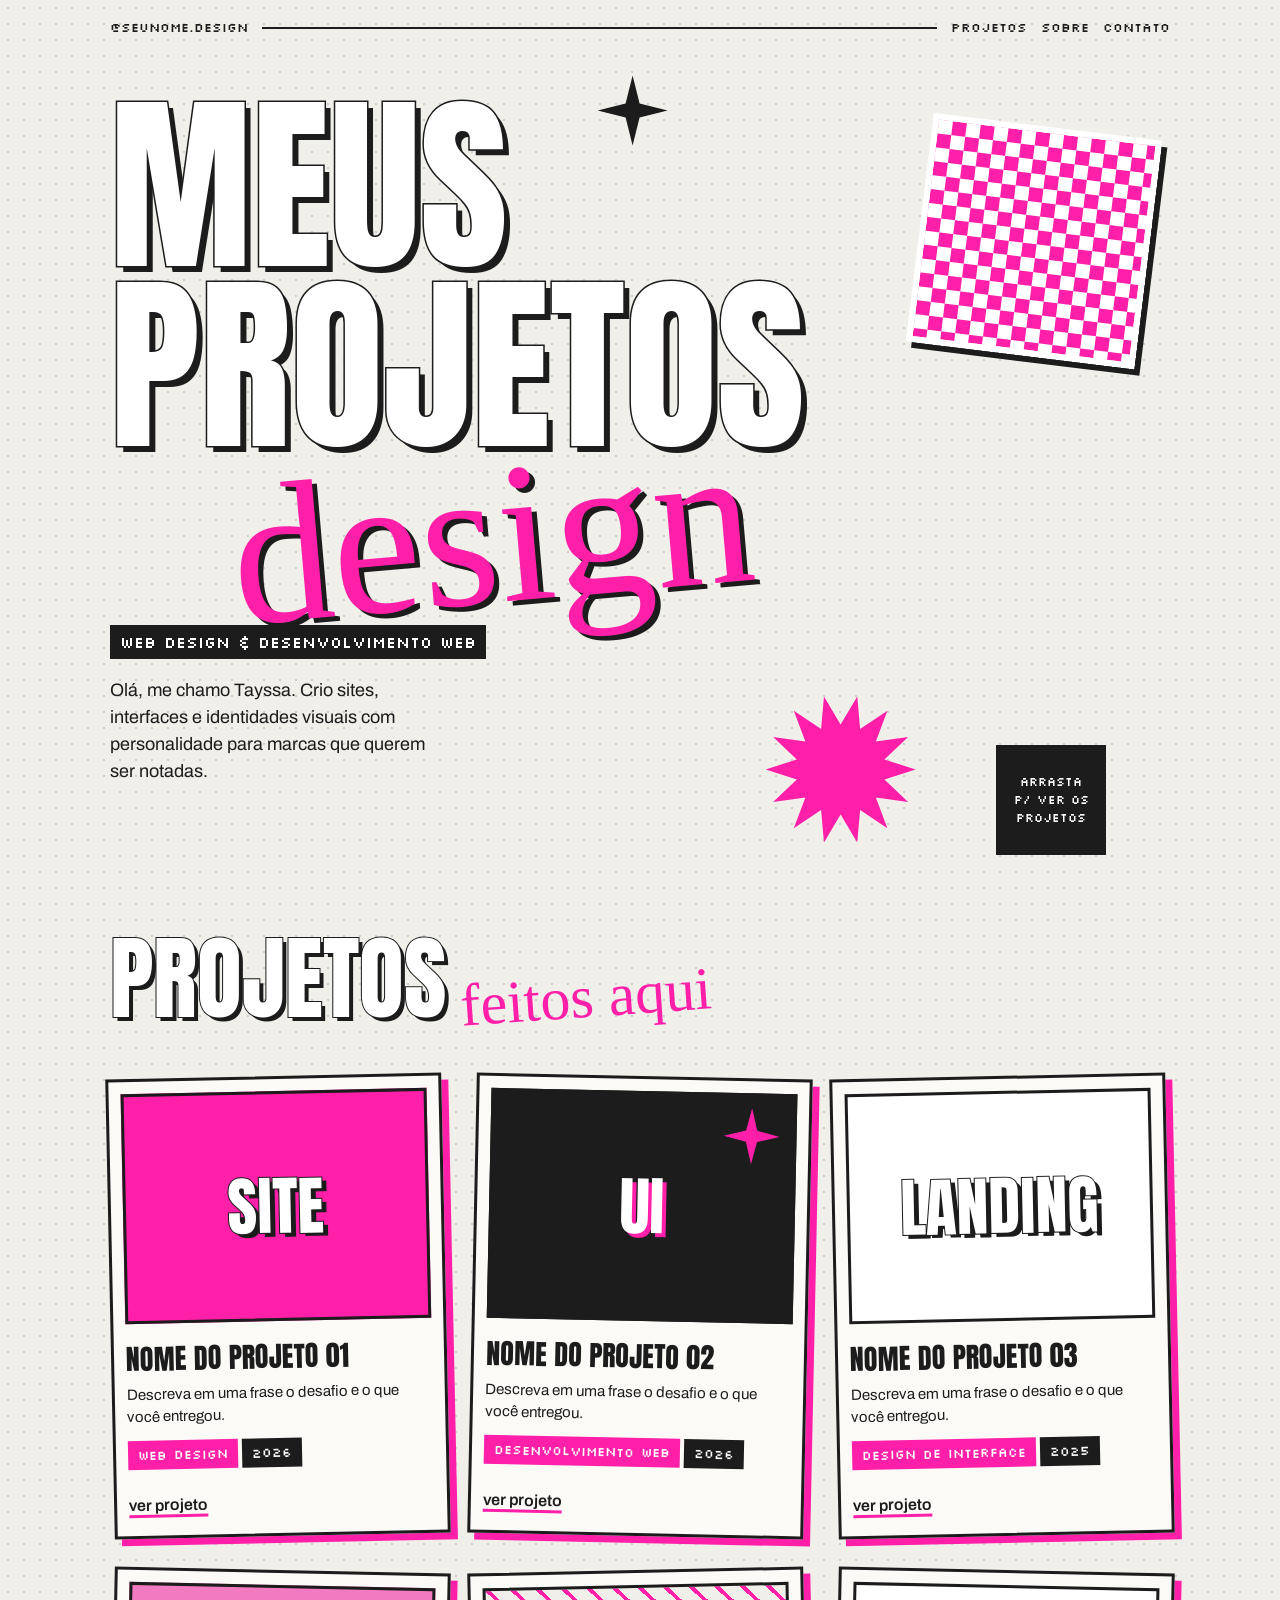
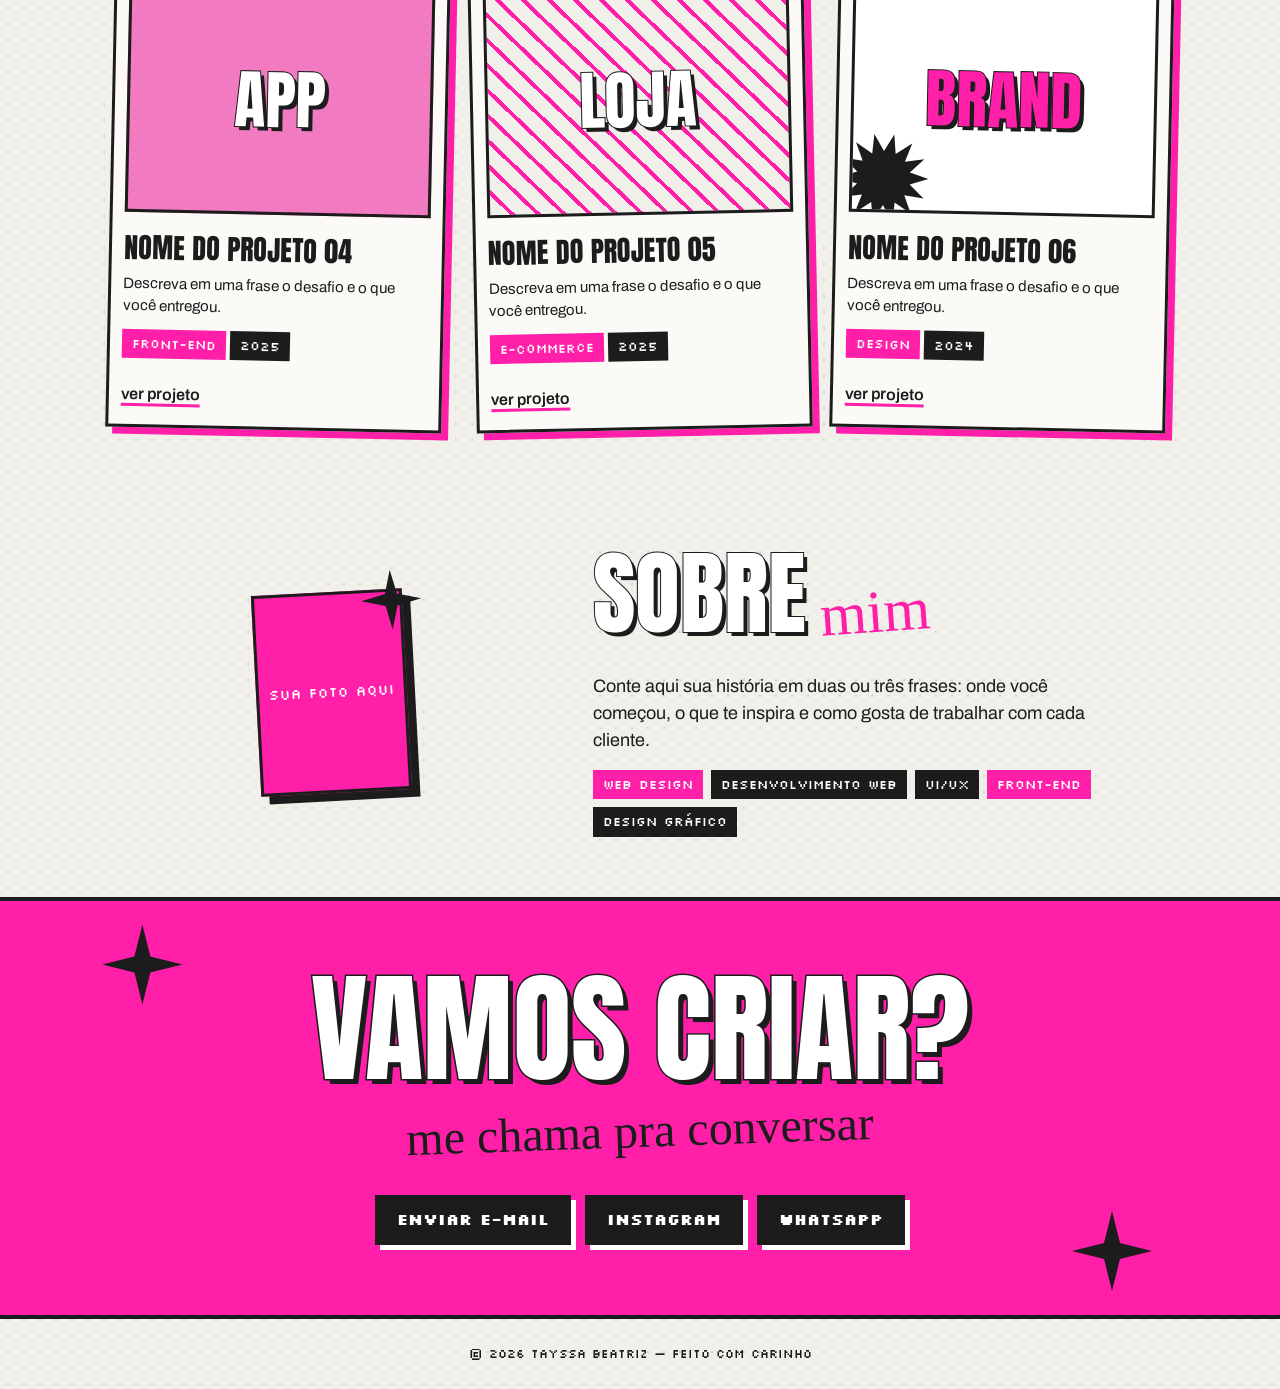
==== index.html @ 962f607c "Inicializa a página Nativa Traduções" ====
<!DOCTYPE html>
<html lang="pt-BR">
<head>
<meta charset="utf-8">
<meta name="viewport" content="width=device-width, initial-scale=1, viewport-fit=cover">
<title>Portfólio — Seu Nome</title>
<link href="https://fonts.googleapis.com/css2?family=Anton&family=Permanent+Marker&family=Silkscreen:wght@400;700&family=Archivo:wght@400;600&display=swap" rel="stylesheet">
<style>
:root{--pink:#ff1fa9;--pink2:#f27ac0;--paper:#f1efea;--ink:#1c1c1c;--dot:rgba(0,0,0,.14);--card:#fbfaf7;
box-sizing:border-box;padding-top:env(safe-area-inset-top,0px);padding-bottom:env(safe-area-inset-bottom,0px)}
@media (prefers-color-scheme:dark){:root:not([data-theme="light"]){--paper:#171717;--ink:#f1efea;--dot:rgba(255,255,255,.12);--card:#232323}}
:root[data-theme="dark"]{--paper:#171717;--ink:#f1efea;--dot:rgba(255,255,255,.12);--card:#232323}
*{box-sizing:border-box;margin:0}
html{scroll-behavior:smooth;scroll-padding-top:env(safe-area-inset-top,0px)}
body{background:var(--paper) radial-gradient(var(--dot) 1px,transparent 1.5px) 0 0/16px 16px;color:var(--ink);font-family:Archivo,system-ui,sans-serif;line-height:1.5;overflow-x:hidden}
a{color:inherit}
a:focus-visible{outline:3px solid var(--pink);outline-offset:3px}
.wrap{max-width:1100px;margin:0 auto;padding:0 20px}
.tag{font-family:Silkscreen,monospace;font-size:13px;background:#1c1c1c;color:#fff;padding:5px 10px;display:inline-block}
.marker{font-family:'Permanent Marker',cursive;color:var(--pink)}
h1,h2{font-family:Anton,Impact,sans-serif;font-weight:400;line-height:.95;text-transform:uppercase}
.star{position:absolute;background:#1c1c1c;clip-path:polygon(50% 0,60% 40%,100% 50%,60% 60%,50% 100%,40% 60%,0 50%,40% 40%)}
.star.p{background:var(--pink)}
.burst{position:absolute;background:var(--pink)}
.check{background:repeating-conic-gradient(var(--pink) 0 25%,#fff 0 50%) 0 0/28px 28px}
.halftone{background:radial-gradient(#1c1c1c 28%,transparent 30%) 0 0/9px 9px,#fff}
nav{display:flex;justify-content:space-between;align-items:center;padding:18px 0;font-family:Silkscreen,monospace;font-size:13px}
nav span{flex:1;border-top:2px solid var(--ink);margin:0 14px}
nav a{text-decoration:none}
/* hero */
.hero{position:relative;padding:40px 0 90px}
.hero h1{font-size:clamp(64px,16vw,190px);-webkit-text-stroke:3px #1c1c1c;color:#fff;paint-order:stroke fill;text-shadow:6px 6px 0 #1c1c1c}
.hero .marker{display:block;font-size:clamp(70px,17vw,200px);line-height:.8;margin:-.1em 0 0 .6em;transform:rotate(-5deg);text-shadow:5px 5px 0 #1c1c1c}
.hero .tag{margin-top:28px;font-size:16px}
.hero .lead{max-width:34ch;margin-top:18px;font-size:18px}
.polaroid{position:absolute;right:2%;top:70px;width:min(230px,38vw);aspect-ratio:1;transform:rotate(7deg);border:6px solid #fff;box-shadow:6px 6px 0 #1c1c1c;overflow:hidden}
.polaroid.check{border-color:#fff}
.hero .burst{width:150px;height:150px;right:24%;bottom:30px}
.hero .star{width:70px;height:70px;left:46%;top:20px}
.hero .sticker{position:absolute;right:6%;bottom:20px;background:#1c1c1c;color:#fff;font-family:Silkscreen,monospace;font-size:12px;text-align:center;padding:26px 14px;width:110px;height:110px;display:grid;place-items:center}
/* projetos */
section{padding:60px 0}
.head{display:flex;flex-wrap:wrap;align-items:baseline;gap:14px;margin-bottom:34px}
.head h2{font-size:clamp(44px,9vw,92px);-webkit-text-stroke:2px #1c1c1c;color:#fff;paint-order:stroke fill;text-shadow:4px 4px 0 #1c1c1c}
.head .marker{font-size:clamp(34px,6vw,60px);transform:rotate(-4deg)}
.grid{display:grid;grid-template-columns:repeat(auto-fill,minmax(290px,1fr));gap:34px 26px}
.card{background:var(--card);border:3px solid #1c1c1c;box-shadow:7px 7px 0 var(--pink);padding:12px 12px 18px;position:relative;transition:transform .15s}
.card:nth-child(odd){transform:rotate(-1.2deg)}.card:nth-child(even){transform:rotate(1.2deg)}
.card:hover{transform:rotate(0) translateY(-4px)}
.art{aspect-ratio:4/3;border:3px solid #1c1c1c;position:relative;overflow:hidden;display:grid;place-items:center}
.art b{font-family:Anton,sans-serif;font-weight:400;font-size:64px;text-transform:uppercase;color:#fff;-webkit-text-stroke:2px #1c1c1c;paint-order:stroke fill;text-shadow:4px 4px 0 #1c1c1c;position:relative}
.a1{background:var(--pink)}
.a2{background:#1c1c1c}.a2 b{text-shadow:4px 4px 0 var(--pink)}
.a3{background:#fff}
.a4{background:var(--pink2)}
.a5{background:var(--paper) repeating-linear-gradient(45deg,transparent 0 14px,var(--pink) 14px 18px)}
.a6{background:#fff}
.card h3{font-family:Anton,sans-serif;font-weight:400;font-size:28px;text-transform:uppercase;margin:14px 0 4px}
.card p{font-size:15px;margin-bottom:12px}
.card .tag{background:var(--pink);margin-right:4px}
.card .tag.k{background:#1c1c1c}
.card a{font-weight:600;text-decoration-color:var(--pink);text-decoration-thickness:3px;text-underline-offset:4px}
/* sobre */
.about{display:grid;grid-template-columns:1fr 1.3fr;gap:40px;align-items:center}
.photo{aspect-ratio:3/4;max-width:340px;margin:0 auto;position:relative;border:3px solid #1c1c1c;box-shadow:8px 8px 0 #1c1c1c;background:var(--pink);transform:rotate(-3deg);display:grid;place-items:center}
.photo span{font-family:Silkscreen,monospace;color:#fff;font-size:14px;text-align:center;padding:10px}
.photo .star{width:60px;height:60px;right:-22px;top:-22px}
.about p{font-size:18px;margin:16px 0;max-width:52ch}
.skills{display:flex;flex-wrap:wrap;gap:8px}
.skills .tag:nth-child(3n+1){background:var(--pink)}
/* contato */
.contact{background:var(--pink);border-top:4px solid #1c1c1c;border-bottom:4px solid #1c1c1c;text-align:center;position:relative;overflow:hidden;padding:70px 0}
.contact h2{font-size:clamp(46px,11vw,120px);color:#fff;-webkit-text-stroke:3px #1c1c1c;paint-order:stroke fill;text-shadow:5px 5px 0 #1c1c1c}
.contact .marker{color:#1c1c1c;font-size:clamp(28px,5vw,48px);display:block;margin:10px 0 28px;transform:rotate(-2deg)}
.btns{display:flex;flex-wrap:wrap;gap:14px;justify-content:center}
.btn{font-family:Silkscreen,monospace;font-weight:700;font-size:15px;background:#1c1c1c;color:#fff;padding:14px 22px;text-decoration:none;box-shadow:5px 5px 0 #fff}
.btn:hover{background:#fff;color:#1c1c1c;box-shadow:5px 5px 0 #1c1c1c}
.contact .star{width:80px;height:80px}
footer{padding:26px 0;font-family:Silkscreen,monospace;font-size:12px;text-align:center}
@media(max-width:760px){.about{grid-template-columns:1fr}.polaroid{position:relative;top:0;right:auto;margin:30px auto 0}.hero .burst,.hero .sticker{display:none}.hero .star{left:auto;right:10px}}
@media(prefers-reduced-motion:reduce){.card{transition:none}}
</style>
</head>
<body>
<div class="wrap">
  <nav><a href="#top">@seunome.design</a><span></span><a href="#projetos">projetos</a>&nbsp;&nbsp;<a href="#sobre">sobre</a>&nbsp;&nbsp;<a href="#contato">contato</a></nav>

  <header class="hero" id="top">
    <i class="star" aria-hidden="true"></i>
    <i class="burst" aria-hidden="true"></i>
    <h1>Meus<br>projetos</h1>
    <span class="marker">design</span>
    <span class="tag">web design &amp; desenvolvimento web</span>
    <p class="lead">Olá, me chamo Tayssa. Crio sites, interfaces e identidades visuais com personalidade para marcas que querem ser notadas.</p>
    <div class="polaroid check" aria-hidden="true"></div>
    <div class="sticker">arrasta p/ ver os projetos</div>
  </header>

  <section id="projetos">
    <div class="head"><h2>Projetos</h2><span class="marker">feitos aqui</span></div>
    <div class="grid">
      <article class="card"><div class="art a1"><b>Site</b></div><h3>Nome do projeto 01</h3><p>Descreva em uma frase o desafio e o que você entregou.</p><span class="tag">web design</span><span class="tag k">2026</span><br><br><a href="#contato">ver projeto</a></article>
      <article class="card"><div class="art a2"><b>UI</b><i class="star p" style="width:56px;height:56px;right:14px;top:12px"></i></div><h3>Nome do projeto 02</h3><p>Descreva em uma frase o desafio e o que você entregou.</p><span class="tag">desenvolvimento web</span><span class="tag k">2026</span><br><br><a href="#contato">ver projeto</a></article>
      <article class="card"><div class="art a3 halftone"><b>Landing</b></div><h3>Nome do projeto 03</h3><p>Descreva em uma frase o desafio e o que você entregou.</p><span class="tag">design de interface</span><span class="tag k">2025</span><br><br><a href="#contato">ver projeto</a></article>
      <article class="card"><div class="art a4 check" style="background-size:34px 34px"><b>App</b></div><h3>Nome do projeto 04</h3><p>Descreva em uma frase o desafio e o que você entregou.</p><span class="tag">front-end</span><span class="tag k">2025</span><br><br><a href="#contato">ver projeto</a></article>
      <article class="card"><div class="art a5"><b>Loja</b></div><h3>Nome do projeto 05</h3><p>Descreva em uma frase o desafio e o que você entregou.</p><span class="tag">e-commerce</span><span class="tag k">2025</span><br><br><a href="#contato">ver projeto</a></article>
      <article class="card"><div class="art a6"><b style="color:var(--pink)">Brand</b><i class="burst" style="width:90px;height:90px;left:-14px;bottom:-14px;background:#1c1c1c"></i></div><h3>Nome do projeto 06</h3><p>Descreva em uma frase o desafio e o que você entregou.</p><span class="tag">design</span><span class="tag k">2024</span><br><br><a href="#contato">ver projeto</a></article>
    </div>
  </section>

  <section id="sobre">
    <div class="about">
      <div class="photo"><i class="star" aria-hidden="true"></i><span>sua foto aqui</span></div>
      <div>
        <div class="head" style="margin-bottom:0"><h2>Sobre</h2><span class="marker">mim</span></div>
        <p>Conte aqui sua história em duas ou três frases: onde você começou, o que te inspira e como gosta de trabalhar com cada cliente.</p>
        <div class="skills"><span class="tag">web design</span><span class="tag">desenvolvimento web</span><span class="tag">UI/UX</span><span class="tag">front-end</span><span class="tag">design gráfico</span></div>
      </div>
    </div>
  </section>
</div>

<section class="contact" id="contato">
  <i class="star" aria-hidden="true" style="left:8%;top:24px"></i>
  <i class="star" aria-hidden="true" style="right:10%;bottom:24px"></i>
  <div class="wrap">
    <h2>Vamos criar?</h2>
    <span class="marker">me chama pra conversar</span>
    <div class="btns">
      <a class="btn" href="mailto:seuemail@exemplo.com">enviar e-mail</a>
      <a class="btn" href="https://instagram.com/seunome.design">instagram</a>
      <a class="btn" href="https://wa.me/5591000000000">whatsapp</a>
    </div>
  </div>
</section>
<footer>© 2026 Tayssa Beatriz — feito com carinho</footer>

<script>
// formas de explosão (burst) em CSS clip-path
(function(){var n=14,p=[];for(var i=0;i<n*2;i++){var r=i%2?30:50,a=Math.PI*i/n;p.push((50+r*Math.cos(a)).toFixed(1)+'% '+(50+r*Math.sin(a)).toFixed(1)+'%')}
document.querySelectorAll('.burst').forEach(function(e){e.style.clipPath='polygon('+p.join(',')+')'})})();
</script>
</body>
</html>
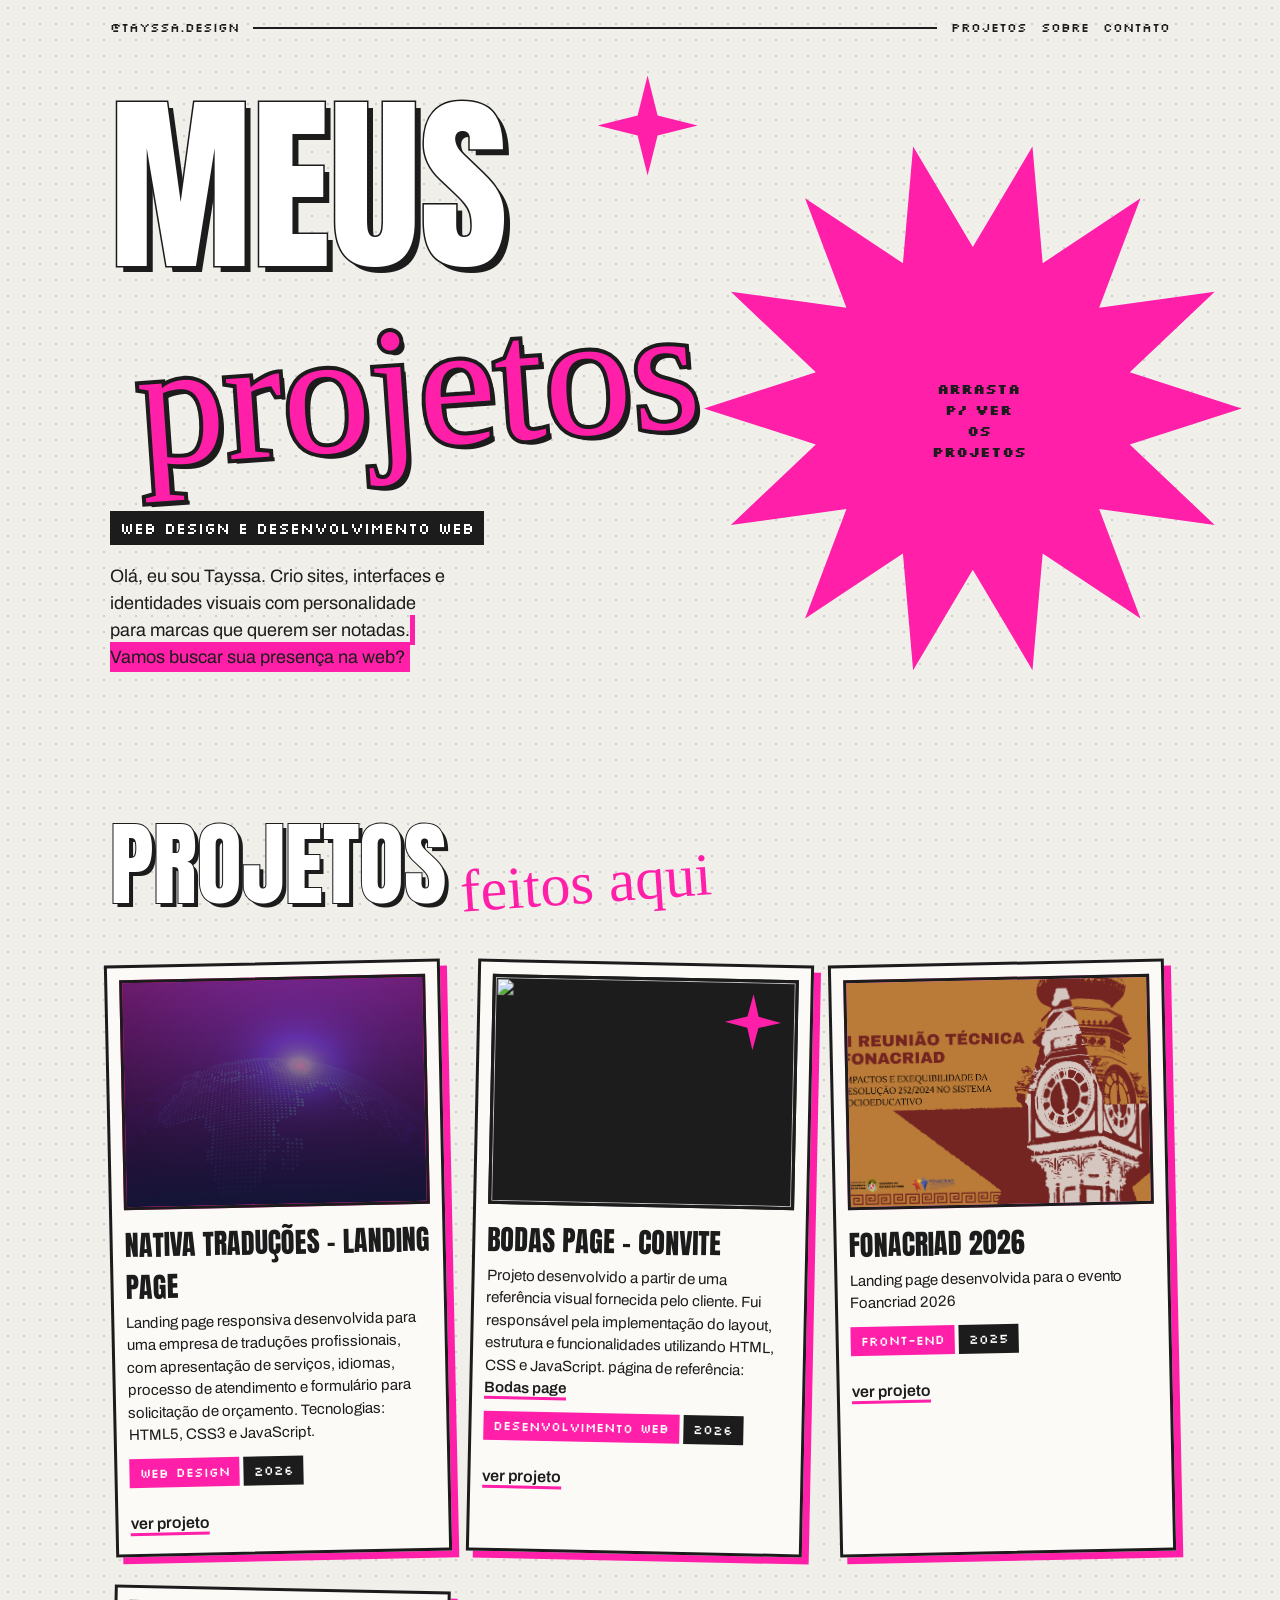
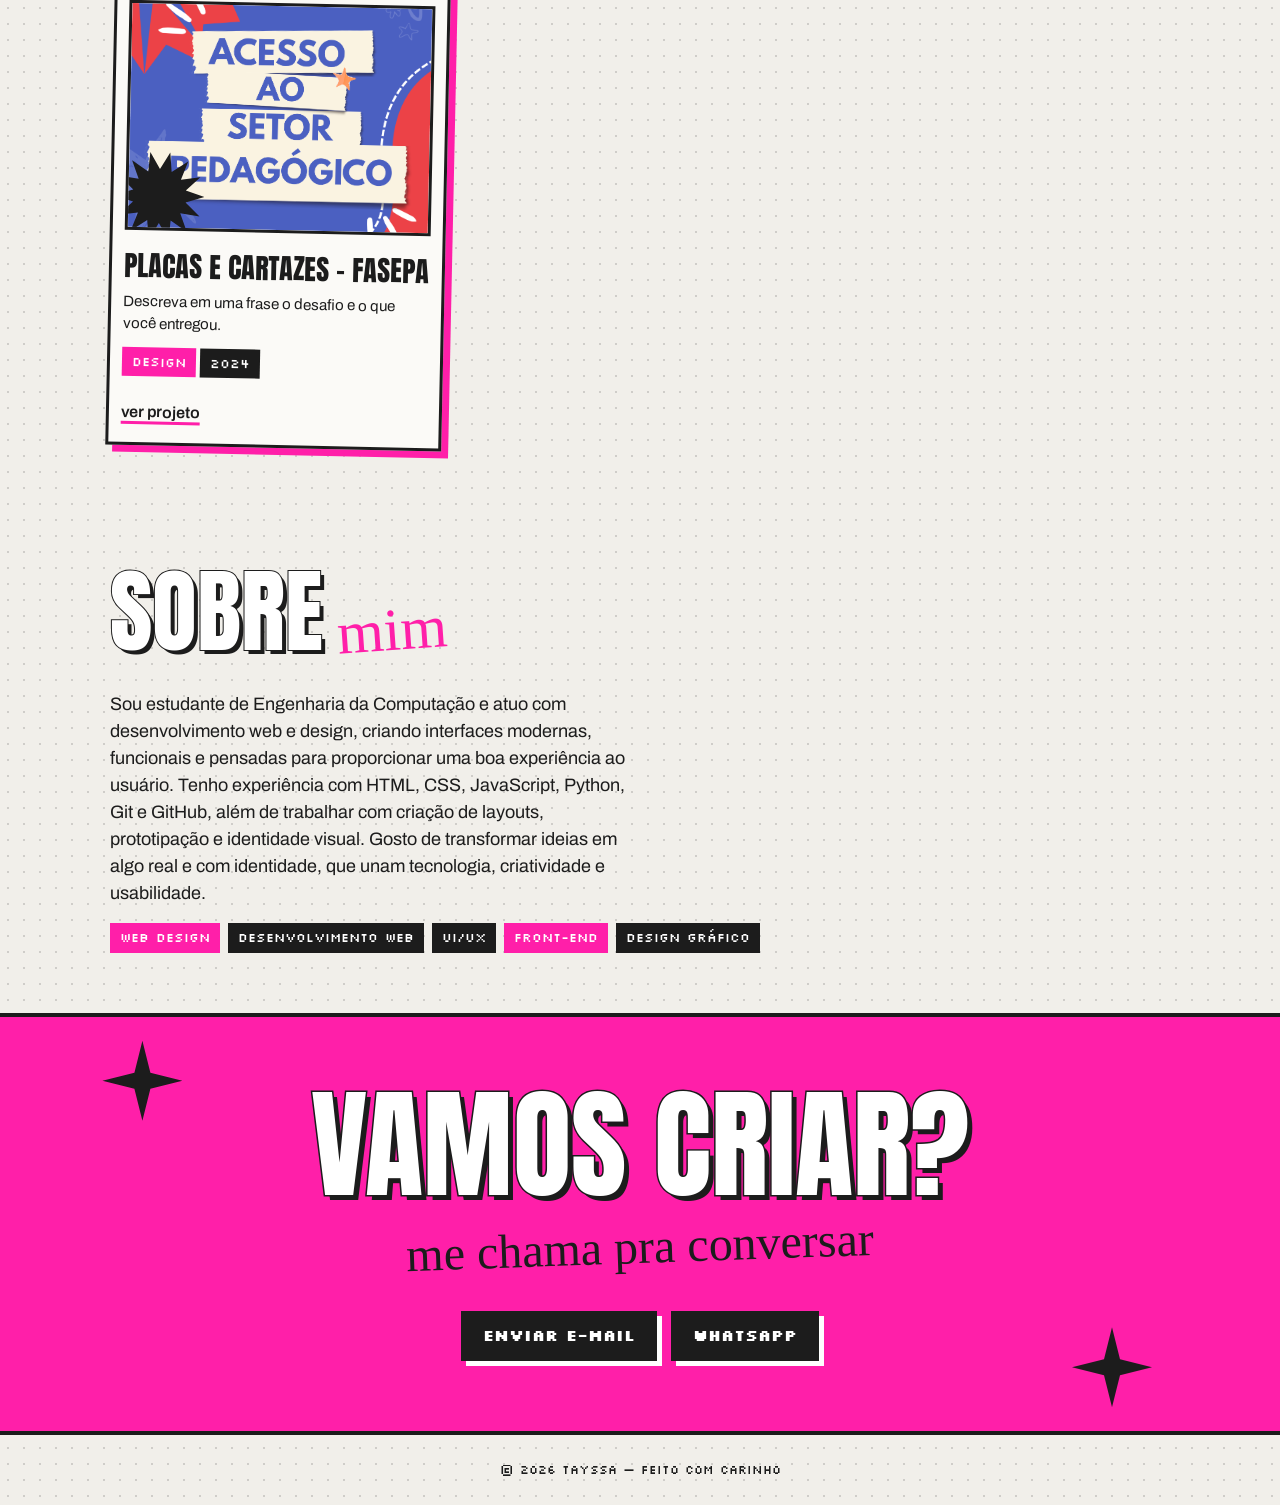
==== commit 0814fb82: "adiciona porjetos aos cards" ====
--- a/index.html
+++ b/index.html
@@ -1,144 +1,646 @@
 <!DOCTYPE html>
 <html lang="pt-BR">
+
 <head>
-<meta charset="utf-8">
-<meta name="viewport" content="width=device-width, initial-scale=1, viewport-fit=cover">
-<title>Portfólio — Seu Nome</title>
-<link href="https://fonts.googleapis.com/css2?family=Anton&family=Permanent+Marker&family=Silkscreen:wght@400;700&family=Archivo:wght@400;600&display=swap" rel="stylesheet">
-<style>
-:root{--pink:#ff1fa9;--pink2:#f27ac0;--paper:#f1efea;--ink:#1c1c1c;--dot:rgba(0,0,0,.14);--card:#fbfaf7;
-box-sizing:border-box;padding-top:env(safe-area-inset-top,0px);padding-bottom:env(safe-area-inset-bottom,0px)}
-@media (prefers-color-scheme:dark){:root:not([data-theme="light"]){--paper:#171717;--ink:#f1efea;--dot:rgba(255,255,255,.12);--card:#232323}}
-:root[data-theme="dark"]{--paper:#171717;--ink:#f1efea;--dot:rgba(255,255,255,.12);--card:#232323}
-*{box-sizing:border-box;margin:0}
-html{scroll-behavior:smooth;scroll-padding-top:env(safe-area-inset-top,0px)}
-body{background:var(--paper) radial-gradient(var(--dot) 1px,transparent 1.5px) 0 0/16px 16px;color:var(--ink);font-family:Archivo,system-ui,sans-serif;line-height:1.5;overflow-x:hidden}
-a{color:inherit}
-a:focus-visible{outline:3px solid var(--pink);outline-offset:3px}
-.wrap{max-width:1100px;margin:0 auto;padding:0 20px}
-.tag{font-family:Silkscreen,monospace;font-size:13px;background:#1c1c1c;color:#fff;padding:5px 10px;display:inline-block}
-.marker{font-family:'Permanent Marker',cursive;color:var(--pink)}
-h1,h2{font-family:Anton,Impact,sans-serif;font-weight:400;line-height:.95;text-transform:uppercase}
-.star{position:absolute;background:#1c1c1c;clip-path:polygon(50% 0,60% 40%,100% 50%,60% 60%,50% 100%,40% 60%,0 50%,40% 40%)}
-.star.p{background:var(--pink)}
-.burst{position:absolute;background:var(--pink)}
-.check{background:repeating-conic-gradient(var(--pink) 0 25%,#fff 0 50%) 0 0/28px 28px}
-.halftone{background:radial-gradient(#1c1c1c 28%,transparent 30%) 0 0/9px 9px,#fff}
-nav{display:flex;justify-content:space-between;align-items:center;padding:18px 0;font-family:Silkscreen,monospace;font-size:13px}
-nav span{flex:1;border-top:2px solid var(--ink);margin:0 14px}
-nav a{text-decoration:none}
-/* hero */
-.hero{position:relative;padding:40px 0 90px}
-.hero h1{font-size:clamp(64px,16vw,190px);-webkit-text-stroke:3px #1c1c1c;color:#fff;paint-order:stroke fill;text-shadow:6px 6px 0 #1c1c1c}
-.hero .marker{display:block;font-size:clamp(70px,17vw,200px);line-height:.8;margin:-.1em 0 0 .6em;transform:rotate(-5deg);text-shadow:5px 5px 0 #1c1c1c}
-.hero .tag{margin-top:28px;font-size:16px}
-.hero .lead{max-width:34ch;margin-top:18px;font-size:18px}
-.polaroid{position:absolute;right:2%;top:70px;width:min(230px,38vw);aspect-ratio:1;transform:rotate(7deg);border:6px solid #fff;box-shadow:6px 6px 0 #1c1c1c;overflow:hidden}
-.polaroid.check{border-color:#fff}
-.hero .burst{width:150px;height:150px;right:24%;bottom:30px}
-.hero .star{width:70px;height:70px;left:46%;top:20px}
-.hero .sticker{position:absolute;right:6%;bottom:20px;background:#1c1c1c;color:#fff;font-family:Silkscreen,monospace;font-size:12px;text-align:center;padding:26px 14px;width:110px;height:110px;display:grid;place-items:center}
-/* projetos */
-section{padding:60px 0}
-.head{display:flex;flex-wrap:wrap;align-items:baseline;gap:14px;margin-bottom:34px}
-.head h2{font-size:clamp(44px,9vw,92px);-webkit-text-stroke:2px #1c1c1c;color:#fff;paint-order:stroke fill;text-shadow:4px 4px 0 #1c1c1c}
-.head .marker{font-size:clamp(34px,6vw,60px);transform:rotate(-4deg)}
-.grid{display:grid;grid-template-columns:repeat(auto-fill,minmax(290px,1fr));gap:34px 26px}
-.card{background:var(--card);border:3px solid #1c1c1c;box-shadow:7px 7px 0 var(--pink);padding:12px 12px 18px;position:relative;transition:transform .15s}
-.card:nth-child(odd){transform:rotate(-1.2deg)}.card:nth-child(even){transform:rotate(1.2deg)}
-.card:hover{transform:rotate(0) translateY(-4px)}
-.art{aspect-ratio:4/3;border:3px solid #1c1c1c;position:relative;overflow:hidden;display:grid;place-items:center}
-.art b{font-family:Anton,sans-serif;font-weight:400;font-size:64px;text-transform:uppercase;color:#fff;-webkit-text-stroke:2px #1c1c1c;paint-order:stroke fill;text-shadow:4px 4px 0 #1c1c1c;position:relative}
-.a1{background:var(--pink)}
-.a2{background:#1c1c1c}.a2 b{text-shadow:4px 4px 0 var(--pink)}
-.a3{background:#fff}
-.a4{background:var(--pink2)}
-.a5{background:var(--paper) repeating-linear-gradient(45deg,transparent 0 14px,var(--pink) 14px 18px)}
-.a6{background:#fff}
-.card h3{font-family:Anton,sans-serif;font-weight:400;font-size:28px;text-transform:uppercase;margin:14px 0 4px}
-.card p{font-size:15px;margin-bottom:12px}
-.card .tag{background:var(--pink);margin-right:4px}
-.card .tag.k{background:#1c1c1c}
-.card a{font-weight:600;text-decoration-color:var(--pink);text-decoration-thickness:3px;text-underline-offset:4px}
-/* sobre */
-.about{display:grid;grid-template-columns:1fr 1.3fr;gap:40px;align-items:center}
-.photo{aspect-ratio:3/4;max-width:340px;margin:0 auto;position:relative;border:3px solid #1c1c1c;box-shadow:8px 8px 0 #1c1c1c;background:var(--pink);transform:rotate(-3deg);display:grid;place-items:center}
-.photo span{font-family:Silkscreen,monospace;color:#fff;font-size:14px;text-align:center;padding:10px}
-.photo .star{width:60px;height:60px;right:-22px;top:-22px}
-.about p{font-size:18px;margin:16px 0;max-width:52ch}
-.skills{display:flex;flex-wrap:wrap;gap:8px}
-.skills .tag:nth-child(3n+1){background:var(--pink)}
-/* contato */
-.contact{background:var(--pink);border-top:4px solid #1c1c1c;border-bottom:4px solid #1c1c1c;text-align:center;position:relative;overflow:hidden;padding:70px 0}
-.contact h2{font-size:clamp(46px,11vw,120px);color:#fff;-webkit-text-stroke:3px #1c1c1c;paint-order:stroke fill;text-shadow:5px 5px 0 #1c1c1c}
-.contact .marker{color:#1c1c1c;font-size:clamp(28px,5vw,48px);display:block;margin:10px 0 28px;transform:rotate(-2deg)}
-.btns{display:flex;flex-wrap:wrap;gap:14px;justify-content:center}
-.btn{font-family:Silkscreen,monospace;font-weight:700;font-size:15px;background:#1c1c1c;color:#fff;padding:14px 22px;text-decoration:none;box-shadow:5px 5px 0 #fff}
-.btn:hover{background:#fff;color:#1c1c1c;box-shadow:5px 5px 0 #1c1c1c}
-.contact .star{width:80px;height:80px}
-footer{padding:26px 0;font-family:Silkscreen,monospace;font-size:12px;text-align:center}
-@media(max-width:760px){.about{grid-template-columns:1fr}.polaroid{position:relative;top:0;right:auto;margin:30px auto 0}.hero .burst,.hero .sticker{display:none}.hero .star{left:auto;right:10px}}
-@media(prefers-reduced-motion:reduce){.card{transition:none}}
-</style>
+  <meta charset="utf-8">
+  <meta name="viewport" content="width=device-width, initial-scale=1, viewport-fit=cover">
+  <title>Portfólio — Seu Nome</title>
+  <link
+    href="https://fonts.googleapis.com/css2?family=Anton&family=Permanent+Marker&family=Silkscreen:wght@400;700&family=Archivo:wght@400;600&display=swap"
+    rel="stylesheet">
+  <style>
+    :root {
+      --pink: #ff1fa9;
+      --pink2: #f27ac0;
+      --paper: #f1efea;
+      --ink: #1c1c1c;
+      --dot: rgba(0, 0, 0, .14);
+      --card: #fbfaf7;
+      box-sizing: border-box;
+      padding-top: env(safe-area-inset-top, 0px);
+      padding-bottom: env(safe-area-inset-bottom, 0px)
+    }
+
+    @media (prefers-color-scheme:dark) {
+      :root:not([data-theme="light"]) {
+        --paper: #171717;
+        --ink: #f1efea;
+        --dot: rgba(255, 255, 255, .12);
+        --card: #232323
+      }
+    }
+
+    :root[data-theme="dark"] {
+      --paper: #171717;
+      --ink: #f1efea;
+      --dot: rgba(255, 255, 255, .12);
+      --card: #232323
+    }
+
+    * {
+      box-sizing: border-box;
+      margin: 0
+    }
+
+    html {
+      scroll-behavior: smooth;
+      scroll-padding-top: env(safe-area-inset-top, 0px)
+    }
+
+    body {
+      background: var(--paper) radial-gradient(var(--dot) 1px, transparent 1.5px) 0 0/16px 16px;
+      color: var(--ink);
+      font-family: Archivo, system-ui, sans-serif;
+      line-height: 1.5;
+      overflow-x: hidden
+    }
+
+    a {
+      color: inherit
+    }
+
+    a:focus-visible {
+      outline: 3px solid var(--pink);
+      outline-offset: 3px
+    }
+
+    .wrap {
+      max-width: 1100px;
+      margin: 0 auto;
+      padding: 0 20px
+    }
+
+    .tag {
+      font-family: Silkscreen, monospace;
+      font-size: 13px;
+      background: #1c1c1c;
+      color: #fff;
+      padding: 5px 10px;
+      display: inline-block
+    }
+
+    .marker {
+      font-family: 'Permanent Marker', cursive;
+      color: var(--pink)
+    }
+
+    h1,
+    h2 {
+      font-family: Anton, Impact, sans-serif;
+      font-weight: 400;
+      line-height: .95;
+      text-transform: uppercase
+    }
+    .pink{
+      background-color:#ff1fa9;
+      width: max-content;
+      padding: 5px;
+    }
+    .star {
+      position: absolute;
+      background: #1c1c1c;
+      clip-path: polygon(50% 0, 60% 40%, 100% 50%, 60% 60%, 50% 100%, 40% 60%, 0 50%, 40% 40%)
+    }
+
+    .star.p {
+      background: var(--pink)
+    }
+
+    .burst {
+      position: absolute;
+      background: var(--pink)
+    }
+
+    .check {
+      background: repeating-conic-gradient(var(--pink) 0 25%, #fff 0 50%) 0 0/28px 28px
+    }
+
+    .halftone {
+      background: radial-gradient(#1c1c1c 28%, transparent 30%) 0 0/9px 9px, #fff
+    }
+
+    nav {
+      display: flex;
+      justify-content: space-between;
+      align-items: center;
+      padding: 18px 0;
+      font-family: Silkscreen, monospace;
+      font-size: 13px
+    }
+
+    nav span {
+      flex: 1;
+      border-top: 2px solid var(--ink);
+      margin: 0 14px
+    }
+
+    nav a {
+      text-decoration: none
+    }
+
+    /* hero */
+    .hero {
+      position: relative;
+      padding: 40px 0 90px
+    }
+
+    .hero h1 {
+      font-size: clamp(64px, 16vw, 190px);
+      -webkit-text-stroke: 3px #1c1c1c;
+      color: #fff;
+      paint-order: stroke fill;
+      text-shadow: 6px 6px 0 #1c1c1c
+    }
+
+    .hero .marker {
+      display: block;
+      font-size: clamp(40px, 8vw, 96px);
+      line-height: .9;
+      margin: .1em 0 0 .5em;
+      transform: rotate(-5deg);
+      text-shadow: 5px 5px 0 #1c1c1c
+    }
+
+    .hero .pj {
+      font-family: 'Permanent Marker', cursive;
+      color: var(--pink);
+      -webkit-text-stroke: 8px #1c1c1c;
+      paint-order: stroke fill;
+      font-size: .92em;
+      line-height: 1.1;
+      display: inline-block;
+      transform: rotate(-4deg);
+      margin-left: .15em;
+      text-shadow: 5px 5px 0 #1c1c1c;
+      text-transform: none
+    }
+
+    .hero .tag {
+      margin-top: 28px;
+      font-size: 16px
+    }
+
+    .hero .lead {
+      max-width: 34ch;
+      margin-top: 18px;
+      font-size: 18px
+    }
+
+    .polaroid {
+      position: absolute;
+      right: 2%;
+      top: 70px;
+      width: min(230px, 38vw);
+      aspect-ratio: 1;
+      transform: rotate(7deg);
+      border: 6px solid #fff;
+      box-shadow: 6px 6px 0 #1c1c1c;
+      overflow: hidden
+    }
+
+    .polaroid.check {
+      border-color: #fff
+    }
+
+    .hero {
+      --b: clamp(300px, 42vw, 660px);
+      --r: calc(3vw - (100vw - 100%)/2)
+    }
+
+    .hero .burst {
+      width: var(--b);
+      height: var(--b);
+      right: var(--r);
+      top: 50%;
+      margin-top: calc(var(--b)/-2)
+    }
+
+    .hero h1,
+    .hero .tag,
+    .hero .lead {
+      position: relative;
+      z-index: 1
+    }
+
+    .hero .star {
+      width: 100px;
+      height: 100px;
+      left: 46%;
+      top: 20px
+    }
+
+    .hero .sticker {
+      position: absolute;
+      z-index: 2;
+      right: calc(var(--r) + var(--b)/2 - 55px);
+      top: calc(50% - 55px);
+      background: transparent;
+      color: #1c1c1c;
+      font-weight: 700;
+      font-family: Silkscreen, monospace;
+      font-size: 14px;
+      text-align: center;
+      padding: 26px 14px;
+      width: 110px;
+      height: 110px;
+      display: grid;
+      place-items: center
+    }
+
+    /* projetos */
+    section {
+      padding: 60px 0
+    }
+
+    .head {
+      display: flex;
+      flex-wrap: wrap;
+      align-items: baseline;
+      gap: 14px;
+      margin-bottom: 34px
+    }
+
+    .head h2 {
+      font-size: clamp(44px, 9vw, 92px);
+      -webkit-text-stroke: 2px #1c1c1c;
+      color: #fff;
+      paint-order: stroke fill;
+      text-shadow: 4px 4px 0 #1c1c1c
+    }
+
+    .head .marker {
+      font-size: clamp(34px, 6vw, 60px);
+      transform: rotate(-4deg)
+    }
+
+    .grid {
+      display: grid;
+      grid-template-columns: repeat(auto-fill, minmax(290px, 1fr));
+      gap: 34px 26px
+    }
+
+    .card {
+      background: var(--card);
+      border: 3px solid #1c1c1c;
+      box-shadow: 7px 7px 0 var(--pink);
+      padding: 12px 12px 18px;
+      position: relative;
+      transition: transform .15s
+    }
+
+    .card:nth-child(odd) {
+      transform: rotate(-1.2deg)
+    }
+
+    .card:nth-child(even) {
+      transform: rotate(1.2deg)
+    }
+
+    .card:hover {
+      transform: rotate(0) translateY(-4px)
+    }
+
+    .art {
+      aspect-ratio: 4/3;
+      border: 3px solid #1c1c1c;
+      position: relative;
+      overflow: hidden;
+      display: grid;
+      place-items: center
+    }
+    .art img {
+      position: absolute;
+      inset: 0;
+      width: 100%;
+      height: 100%;
+      object-fit: cover;
+      object-position: center;
+      display: block
+    }
+
+    .art b {
+      font-family: Anton, sans-serif;
+      font-weight: 400;
+      font-size: 64px;
+      text-transform: uppercase;
+      color: #fff;
+      -webkit-text-stroke: 2px #1c1c1c;
+      paint-order: stroke fill;
+      text-shadow: 4px 4px 0 #1c1c1c;
+      position: relative
+    }
+
+    .a1 {
+      background: var(--pink)
+    }
+
+    .a2 {
+      background: #1c1c1c
+    }
+
+    .a2 b {
+      text-shadow: 4px 4px 0 var(--pink)
+    }
+
+    .a3 {
+      background: #fff
+    }
+
+    .a4 {
+      background: var(--pink2)
+    }
+
+    .a5 {
+      background: var(--paper) repeating-linear-gradient(45deg, transparent 0 14px, var(--pink) 14px 18px)
+    }
+
+    .a6 {
+      background: #fff
+    }
+
+    .card h3 {
+      font-family: Anton, sans-serif;
+      font-weight: 400;
+      font-size: 28px;
+      text-transform: uppercase;
+      margin: 14px 0 4px
+    }
+
+    .card h3 a {
+      text-decoration: none
+    }
+
+    .card h3 a:hover {
+      color: var(--pink)
+    }
+
+    .card p {
+      font-size: 15px;
+      margin-bottom: 12px
+    }
+
+    .card .tag {
+      background: var(--pink);
+      margin-right: 4px
+    }
+
+    .card .tag.k {
+      background: #1c1c1c
+    }
+
+    .card a {
+      font-weight: 600;
+      text-decoration-color: var(--pink);
+      text-decoration-thickness: 3px;
+      text-underline-offset: 4px
+    }
+
+    /* sobre */
+    .about {
+      display: block
+    }
+
+    .photo {
+      aspect-ratio: 3/4;
+      max-width: 340px;
+      margin: 0 auto;
+      position: relative;
+      border: 3px solid #1c1c1c;
+      box-shadow: 8px 8px 0 #1c1c1c;
+      background: var(--pink);
+      transform: rotate(-3deg);
+      display: grid;
+      place-items: center
+    }
+
+    .photo span {
+      font-family: Silkscreen, monospace;
+      color: #fff;
+      font-size: 14px;
+      text-align: center;
+      padding: 10px
+    }
+
+    .photo .star {
+      width: 60px;
+      height: 60px;
+      right: -22px;
+      top: -22px
+    }
+
+    .about p {
+      font-size: 18px;
+      margin: 16px 0;
+      max-width: 52ch
+    }
+
+    .skills {
+      display: flex;
+      flex-wrap: wrap;
+      gap: 8px
+    }
+
+    .skills .tag:nth-child(3n+1) {
+      background: var(--pink)
+    }
+
+    /* contato */
+    .contact {
+      background: var(--pink);
+      border-top: 4px solid #1c1c1c;
+      border-bottom: 4px solid #1c1c1c;
+      text-align: center;
+      position: relative;
+      overflow: hidden;
+      padding: 70px 0
+    }
+
+    .contact h2 {
+      font-size: clamp(46px, 11vw, 120px);
+      color: #fff;
+      -webkit-text-stroke: 3px #1c1c1c;
+      paint-order: stroke fill;
+      text-shadow: 5px 5px 0 #1c1c1c
+    }
+
+    .contact .marker {
+      color: #1c1c1c;
+      font-size: clamp(28px, 5vw, 48px);
+      display: block;
+      margin: 10px 0 28px;
+      transform: rotate(-2deg)
+    }
+
+    .btns {
+      display: flex;
+      flex-wrap: wrap;
+      gap: 14px;
+      justify-content: center
+    }
+
+    .btn {
+      font-family: Silkscreen, monospace;
+      font-weight: 700;
+      font-size: 15px;
+      background: #1c1c1c;
+      color: #fff;
+      padding: 14px 22px;
+      text-decoration: none;
+      box-shadow: 5px 5px 0 #fff
+    }
+
+    .btn:hover {
+      background: #fff;
+      color: #1c1c1c;
+      box-shadow: 5px 5px 0 #1c1c1c
+    }
+
+    .contact .star {
+      width: 80px;
+      height: 80px
+    }
+
+    footer {
+      padding: 26px 0;
+      font-family: Silkscreen, monospace;
+      font-size: 12px;
+      text-align: center
+    }
+
+    @media(max-width:760px) {
+      .about {
+        grid-template-columns: 1fr
+      }
+
+      .polaroid {
+        position: relative;
+        top: 0;
+        right: auto;
+        margin: 30px auto 0
+      }
+
+      .hero .burst,
+      .hero .sticker {
+        display: none
+      }
+
+      .hero .star {
+        left: auto;
+        right: 10px
+      }
+    }
+
+    @media(prefers-reduced-motion:reduce) {
+      .card {
+        transition: none
+      }
+    }
+  </style>
 </head>
+
 <body>
-<div class="wrap">
-  <nav><a href="#top">@seunome.design</a><span></span><a href="#projetos">projetos</a>&nbsp;&nbsp;<a href="#sobre">sobre</a>&nbsp;&nbsp;<a href="#contato">contato</a></nav>
-
-  <header class="hero" id="top">
-    <i class="star" aria-hidden="true"></i>
-    <i class="burst" aria-hidden="true"></i>
-    <h1>Meus<br>projetos</h1>
-    <span class="marker">design</span>
-    <span class="tag">web design &amp; desenvolvimento web</span>
-    <p class="lead">Olá, me chamo Tayssa. Crio sites, interfaces e identidades visuais com personalidade para marcas que querem ser notadas.</p>
-    <div class="polaroid check" aria-hidden="true"></div>
-    <div class="sticker">arrasta p/ ver os projetos</div>
-  </header>
-
-  <section id="projetos">
-    <div class="head"><h2>Projetos</h2><span class="marker">feitos aqui</span></div>
-    <div class="grid">
-      <article class="card"><div class="art a1"><b>Site</b></div><h3>Nome do projeto 01</h3><p>Descreva em uma frase o desafio e o que você entregou.</p><span class="tag">web design</span><span class="tag k">2026</span><br><br><a href="#contato">ver projeto</a></article>
-      <article class="card"><div class="art a2"><b>UI</b><i class="star p" style="width:56px;height:56px;right:14px;top:12px"></i></div><h3>Nome do projeto 02</h3><p>Descreva em uma frase o desafio e o que você entregou.</p><span class="tag">desenvolvimento web</span><span class="tag k">2026</span><br><br><a href="#contato">ver projeto</a></article>
-      <article class="card"><div class="art a3 halftone"><b>Landing</b></div><h3>Nome do projeto 03</h3><p>Descreva em uma frase o desafio e o que você entregou.</p><span class="tag">design de interface</span><span class="tag k">2025</span><br><br><a href="#contato">ver projeto</a></article>
-      <article class="card"><div class="art a4 check" style="background-size:34px 34px"><b>App</b></div><h3>Nome do projeto 04</h3><p>Descreva em uma frase o desafio e o que você entregou.</p><span class="tag">front-end</span><span class="tag k">2025</span><br><br><a href="#contato">ver projeto</a></article>
-      <article class="card"><div class="art a5"><b>Loja</b></div><h3>Nome do projeto 05</h3><p>Descreva em uma frase o desafio e o que você entregou.</p><span class="tag">e-commerce</span><span class="tag k">2025</span><br><br><a href="#contato">ver projeto</a></article>
-      <article class="card"><div class="art a6"><b style="color:var(--pink)">Brand</b><i class="burst" style="width:90px;height:90px;left:-14px;bottom:-14px;background:#1c1c1c"></i></div><h3>Nome do projeto 06</h3><p>Descreva em uma frase o desafio e o que você entregou.</p><span class="tag">design</span><span class="tag k">2024</span><br><br><a href="#contato">ver projeto</a></article>
-    </div>
-  </section>
-
-  <section id="sobre">
-    <div class="about">
-      <div class="photo"><i class="star" aria-hidden="true"></i><span>sua foto aqui</span></div>
-      <div>
-        <div class="head" style="margin-bottom:0"><h2>Sobre</h2><span class="marker">mim</span></div>
-        <p>Conte aqui sua história em duas ou três frases: onde você começou, o que te inspira e como gosta de trabalhar com cada cliente.</p>
-        <div class="skills"><span class="tag">web design</span><span class="tag">desenvolvimento web</span><span class="tag">UI/UX</span><span class="tag">front-end</span><span class="tag">design gráfico</span></div>
+  <div class="wrap">
+    <nav><a href="#top">@Tayssa.design</a><span></span><a href="#projetos">projetos</a>&nbsp;&nbsp;<a
+        href="#sobre">sobre</a>&nbsp;&nbsp;<a href="#contato">contato</a></nav>
+
+    <header class="hero" id="top">
+      <i class="star p" aria-hidden="true"></i>
+      <i class="burst" aria-hidden="true"></i>
+      <h1>Meus<br><span class="pj">projetos</span></h1>
+      <span class="tag">web design e desenvolvimento web</span>
+      <p class="lead">Olá, eu sou Tayssa. Crio sites, interfaces e identidades visuais com personalidade para marcas
+        que querem ser notadas.<span class="pink"> Vamos buscar sua presença na web?</span></p>
+      <div class="sticker">arrasta p/ ver os projetos</div>
+    </header>
+
+    <section id="projetos">
+      <div class="head">
+        <h2>Projetos</h2><span class="marker">feitos aqui</span>
+      </div>
+      <div class="grid">
+        <article class="card">
+          <div class="art a1"><img src="paginas/NativaTraduções/img/Frame 12.png" alt=""></div>
+          <h3>Nativa Traduções - Landing Page</h3>
+          <p>Landing page responsiva desenvolvida para uma empresa de traduções profissionais, com apresentação de serviços, idiomas, processo de atendimento e formulário para solicitação de orçamento.
+
+Tecnologias: HTML5, CSS3 e JavaScript.</p><span class="tag">web design</span><span
+            class="tag k">2026</span><br><br><a href="paginas/NativaTraduções/index.html">ver projeto</a>
+        </article>
+        <article class="card">
+          <div class="art a2"><img src="paginas/bodas_page/img/capa_img.png" alt=""><i class="star p" style="width:56px;height:56px;right:14px;top:12px"></i></div>
+          <h3>Bodas Page - Convite</h3>
+          <p>Projeto desenvolvido a partir de uma referência visual fornecida pelo cliente. Fui responsável pela implementação do layout, estrutura e funcionalidades utilizando HTML, CSS e JavaScript.
+            página de referência: <a href="https://finca-demo.thedigitalyes.com/">Bodas page</a>
+          </p><span class="tag">desenvolvimento web</span><span
+            class="tag k">2026</span><br><br><a href="paginas/bodas_page/index.html">ver projeto</a>
+        </article>
+        <!-- <article class="card">
+          <div class="art a3 halftone"><img src="img/cofee.png" alt=""></div>
+          <h3>Coffe shop - Page</h3>
+          <p>Descreva em uma frase o desafio e o que você entregou.</p><span class="tag">design de interface</span><span
+            class="tag k">2025</span><br><br><a href="cofee.html">ver projeto</a>
+        </article> -->
+         <article class="card">
+          <div class="art a4 check" style="background-size:34px 34px"><img src="img/banner fonacriad2026.png" alt=""></div>
+          <h3>FONACRIAD 2026</h3>
+          <p>Landing page desenvolvida para o evento Foancriad 2026</p><span class="tag">front-end</span><span
+            class="tag k">2025</span><br><br><a href="https://fasepa.pa.gov.br/ii-reuniao-tecnica-fonacriad/">ver projeto</a>
+        </article> 
+        <!-- <article class="card">
+          <div class="art a5"><img src="img/barber.png" alt=""></div>
+          <h3>Barber Curse - Landing Page</h3>
+          <p>Descreva em uma frase o desafio e o que você entregou.</p><span class="tag">e-commerce</span><span
+            class="tag k">2025</span><br><br><a href="barber.html">ver projeto</a>
+        </article> -->
+        <article class="card">
+          <div class="art a6"><img src="img/Acesso ao Setor Pedagogico.png" alt=""><i class="burst"
+              style="width:90px;height:90px;left:-14px;bottom:-14px;background:#1c1c1c"></i></div>
+          <h3>Placas e
+              Cartazes - FASEPA</a></h3>
+          <p>Descreva em uma frase o desafio e o que você entregou.</p><span class="tag">design</span><span
+            class="tag k">2024</span><br><br><a href="fasepa.html" target="_blank"
+            rel="noopener">ver projeto</a>
+        </article>
+      </div>
+    </section>
+
+    <section id="sobre">
+      <div class="about">
+        <div>
+          <div class="head" style="margin-bottom:0">
+            <h2>Sobre</h2><span class="marker">mim</span>
+          </div>
+          <p>Sou estudante de Engenharia da Computação e atuo com desenvolvimento web e design, criando interfaces modernas, funcionais e pensadas para proporcionar uma boa experiência ao usuário.
+
+Tenho experiência com HTML, CSS, JavaScript, Python, Git e GitHub, além de trabalhar com criação de layouts, prototipação e identidade visual. Gosto de transformar ideias em algo real e com identidade, que unam tecnologia, criatividade e usabilidade. </p>
+          <div class="skills"><span class="tag">web design</span><span class="tag">desenvolvimento web</span><span
+              class="tag">UI/UX</span><span class="tag">front-end</span><span class="tag">design gráfico</span></div>
+        </div>
+      </div>
+    </section>
+  </div>
+
+  <section class="contact" id="contato">
+    <i class="star" aria-hidden="true" style="left:8%;top:24px"></i>
+    <i class="star" aria-hidden="true" style="right:10%;bottom:24px"></i>
+    <div class="wrap">
+      <h2>Vamos criar?</h2>
+      <span class="marker">me chama pra conversar</span>
+      <div class="btns">
+        <a class="btn" href="mailto:taissasouza05@gmail.com">enviar e-mail</a>
+        <a class="btn" href="https://wa.me/91981791481">whatsapp</a>
       </div>
     </div>
   </section>
-</div>
-
-<section class="contact" id="contato">
-  <i class="star" aria-hidden="true" style="left:8%;top:24px"></i>
-  <i class="star" aria-hidden="true" style="right:10%;bottom:24px"></i>
-  <div class="wrap">
-    <h2>Vamos criar?</h2>
-    <span class="marker">me chama pra conversar</span>
-    <div class="btns">
-      <a class="btn" href="mailto:seuemail@exemplo.com">enviar e-mail</a>
-      <a class="btn" href="https://instagram.com/seunome.design">instagram</a>
-      <a class="btn" href="https://wa.me/5591000000000">whatsapp</a>
-    </div>
-  </div>
-</section>
-<footer>© 2026 Tayssa Beatriz — feito com carinho</footer>
-
-<script>
-// formas de explosão (burst) em CSS clip-path
-(function(){var n=14,p=[];for(var i=0;i<n*2;i++){var r=i%2?30:50,a=Math.PI*i/n;p.push((50+r*Math.cos(a)).toFixed(1)+'% '+(50+r*Math.sin(a)).toFixed(1)+'%')}
-document.querySelectorAll('.burst').forEach(function(e){e.style.clipPath='polygon('+p.join(',')+')'})})();
-</script>
+  <footer>© 2026 Tayssa — feito com carinho</footer>
+
+  <script>
+    // formas de explosão (burst) em CSS clip-path
+    (function () {
+      var n = 14, p = []; for (var i = 0; i < n * 2; i++) { var r = i % 2 ? 30 : 50, a = Math.PI * i / n; p.push((50 + r * Math.cos(a)).toFixed(1) + '% ' + (50 + r * Math.sin(a)).toFixed(1) + '%') }
+      document.querySelectorAll('.burst').forEach(function (e) { e.style.clipPath = 'polygon(' + p.join(',') + ')' })
+    })();
+  </script>
 </body>
+
 </html>
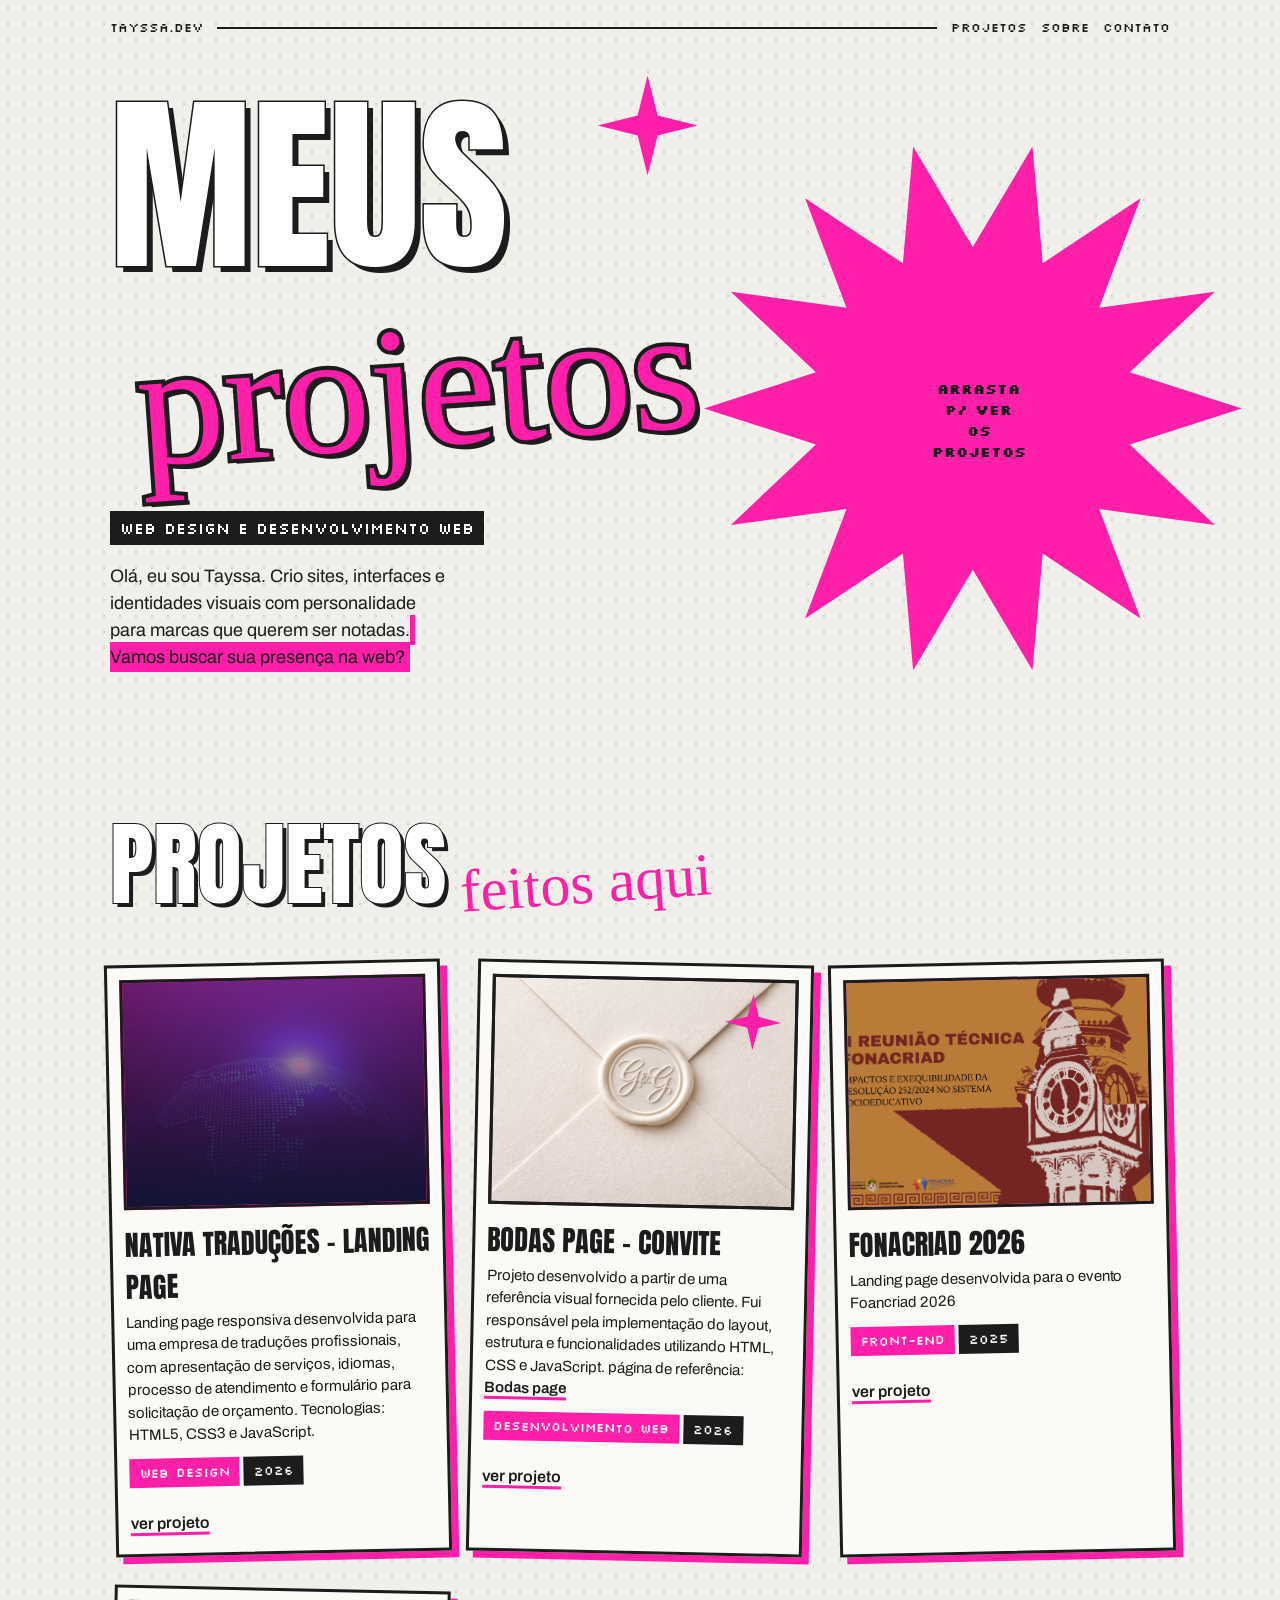
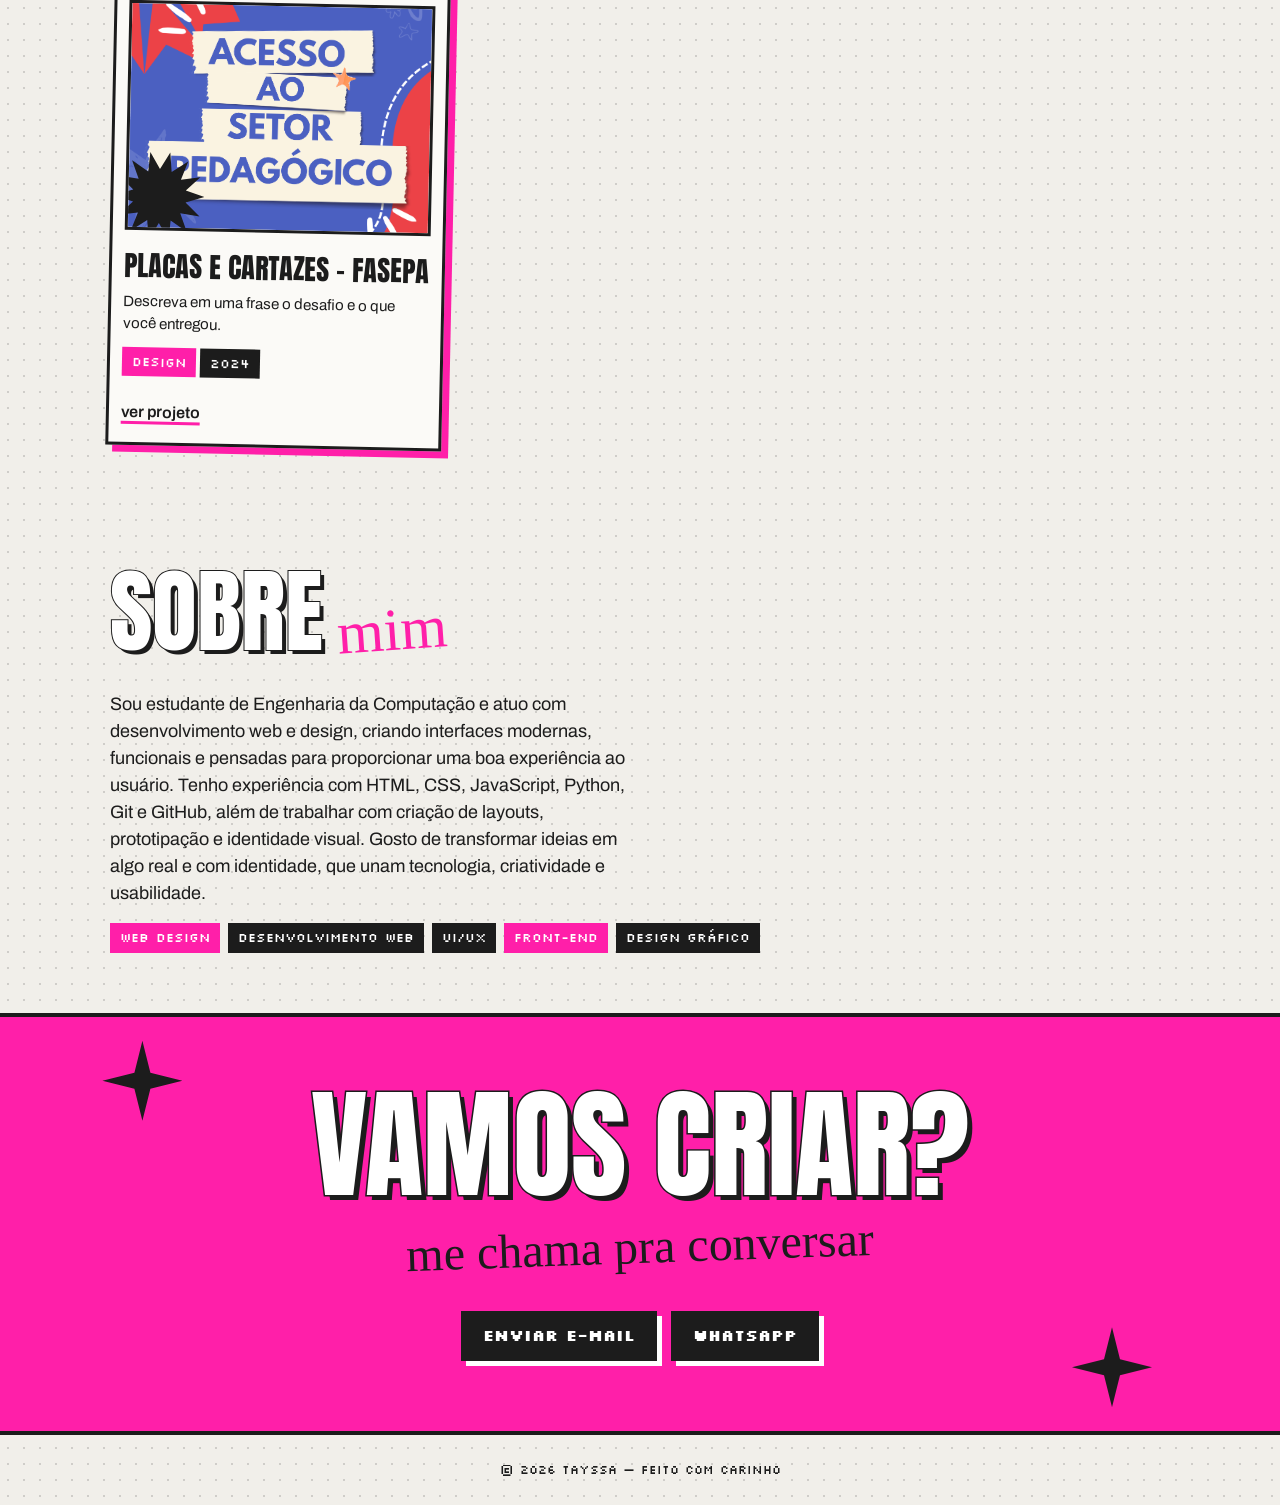
==== commit 69fa0db1: "muda o texto no topo da página" ====
--- a/index.html
+++ b/index.html
@@ -540,7 +540,7 @@
 
 <body>
   <div class="wrap">
-    <nav><a href="#top">@Tayssa.design</a><span></span><a href="#projetos">projetos</a>&nbsp;&nbsp;<a
+    <nav><a href="#top">Tayssa.dev</a><span></span><a href="#projetos">projetos</a>&nbsp;&nbsp;<a
         href="#sobre">sobre</a>&nbsp;&nbsp;<a href="#contato">contato</a></nav>
 
     <header class="hero" id="top">
